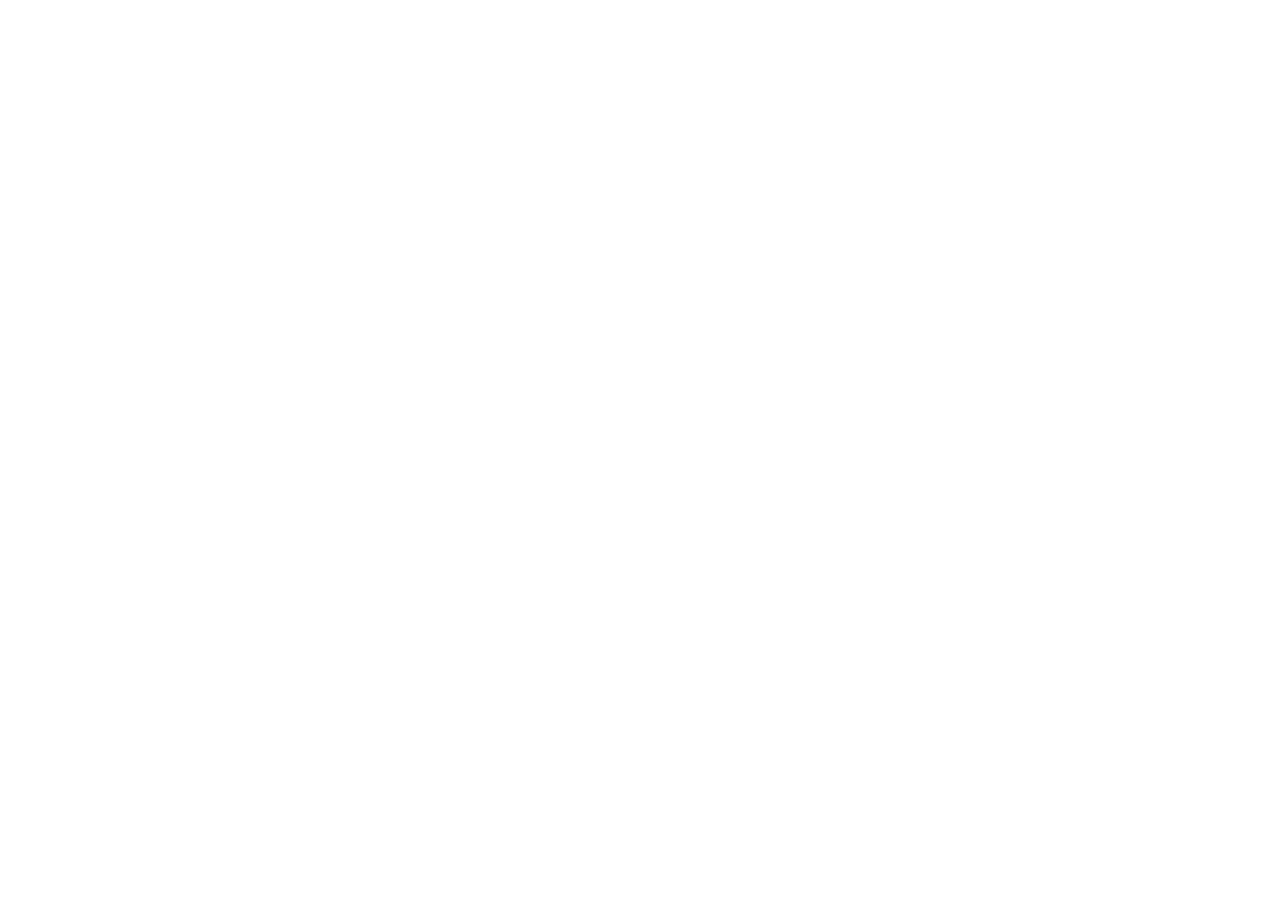
==== about.html @ 9c62f123 "Merge pull request #1 from Bunyood/add-fonts" ====
<!DOCTYPE html>
<html lang="en">
<head>
  <meta charset="UTF-8">
  <meta http-equiv="X-UA-Compatible" content="IE=edge">
  <meta name="viewport" content="width=device-width, initial-scale=1.0">
  <title>Template Project</title>
  <link rel="stylesheet" href="./css/normalize.css">
  <link rel="stylesheet" href="./css/main.css">
  <!-- <link rel="stylesheet" href="./css/main.min.css"> -->
</head>
<body>



  <!-- SITE HEADER START -->

  <header class="site-header">

  </header>

  <!-- SITE HEADER END -->


  <!-- SITE MAIN START -->
  <main class="site-main">

    <section class="hero">
      
    </section>

  </main>

  <!-- SITE MAIN END -->

  <!-- SITE FOOTER START -->
  <footer class="site-footer">

  </footer>
  <!-- SITE FOOTER END -->

</body>
</html>
---- css/main.css ----
/* VARIABLES */

:root{
  --main-yellow-color : #FCB72B;
  --main-dark-navy-color : #495567;
  --main-dim-grey-color : #939CAA;
  --main-light-grey-color : #E5ECF4;
  --main-white-color : #ffffff;
  --main-snow-color : #F2F5F9;
  --main-light-yellow-color : #FFF4DF;
  --main-font-size : 48px;
  --main-font-weight : 700;
  --main-line-height : 25px;
}

@font-face {
  font-family: "Space Mono";
  font-style: normal;
  font-weight: 700;
  src: url("../fonts/space-mono-v11-latin-700.woff2") format("woff2"),
  url("../fonts/space-mono-v11-latin-700.woff") format("woff"); 
}
@font-face {
  font-family: "Lexend Deca";
  font-style: normal;
  font-weight: 400;
  src: url("../fonts/lexend-deca-v16-latin-regular.woff2") format("woff2"),
  url("../fonts/lexend-deca-v16-latin-regular.woff") format("woff"); 
}

/* GENERAL */
*{
  box-sizing: border-box;
}
html{
  height: 100%;
}

img{
  display: block;
  height: auto;
}
a {
  text-decoration: none;
  display: inline-block;
}
body{
  display: flex;
  flex-direction: column;
  height: 100%;
  margin: 0;
  padding: 0;
  font-family: "Lexend Deca", "Arial", sans-serif;
  font-size: 15px;
  font-weight: 400;
  /* line-height: var(--main-line-height); */
}


.visually-hidden {
  position: absolute;
  width: 1px;
  height: 1px;
  margin: -1px;
  padding: 0;
  border: 0;
  white-space: nowrap;
  clip-path: inset(100%);
  clip: rect(0 0 0 0);
  overflow: hidden;
}

/* CONTAINER */

.container{
  max-width: 1150px;
  margin: 0 auto;
  padding: 0 20px;
}
/* STICKY-FOOTER */

/* header */
.header-inner {
  display: flex;
  align-items: center;
  padding: 22px 0;
} 
.nav__list {
  list-style: none;
  display: flex;
  align-items: center;
  margin: 0 0 0 58px;
  padding: 0;
}
.nav__list-item:not(:nth-child(1)){
  margin-left: 32px;
}
.nav__list-link {
  font-family: 'Space Mono';
  font-weight: 700;
  font-size: 15px;
  line-height: 25px;
  color: var(--main-dim-grey-color);
  transition: all 0.3s linear;
}
.nav__list-link:hover {
color: var(--main-yellow-color);
}
.btn {
  padding: 14px 39px;
  font-family: 'Space Mono';
font-weight: 700;
font-size: 15px;
line-height: 25px;
color: var(--main-white-color);
background-color: var(--main-yellow-color);
margin-left: auto;
border: 3px solid #FCB72B;
transition: all 0.3s linear;
}
.btn:hover {
background-color: transparent;
color: var(--main-yellow-color);
}
/* header finish */

/* Islomxon */
/* Islomxon finish */

/* Bunyod */
/* Bunyod finish */

/* footer */

.site-footer-top {
  background-color: #495567;
  
  background-image: url("../images/footer-top-bg.svg");
  background-repeat: no-repeat;
  background-position: calc(50% + 325px) calc(-100% + 90px);
}
.footer-top {
  padding: 102px 0;
display: flex;
align-items: center;
justify-content: space-between;

}
.footer-bottom {
  background-color:#333A44;
}
.footer-title {
  width: 415px;
  margin: 0;
  font-family: 'Space Mono';
font-weight: 700;
font-size: 48px;
line-height: 48px;
letter-spacing: -2.14286px;

color: var(--main-white-color);
}
.brand {
  width: 359px;
display: flex;
justify-content: space-between;
}
.appstore {
  width: 159px;
  height: 56px;
background-image: url("../images/appstore.png");
}
.googleplay {
  width: 182px;
  height: 56px;
background-image: url("../images/googleplay.png");
}
.footer-inner {
  padding: 36px 0;
  display: flex;
  align-items: center;
}
.icon-list {
  list-style: none;
  display: flex;
  align-items: center;
  width: 120px;
  justify-content: space-between;
  padding: 0;
  margin: 0 0 0 auto;
}
.icon-list__link svg path {
transition: all 0.3s linear;
}
.icon-list__link:hover svg path {
fill: var(--main-white-color);

}

/* footer finish */
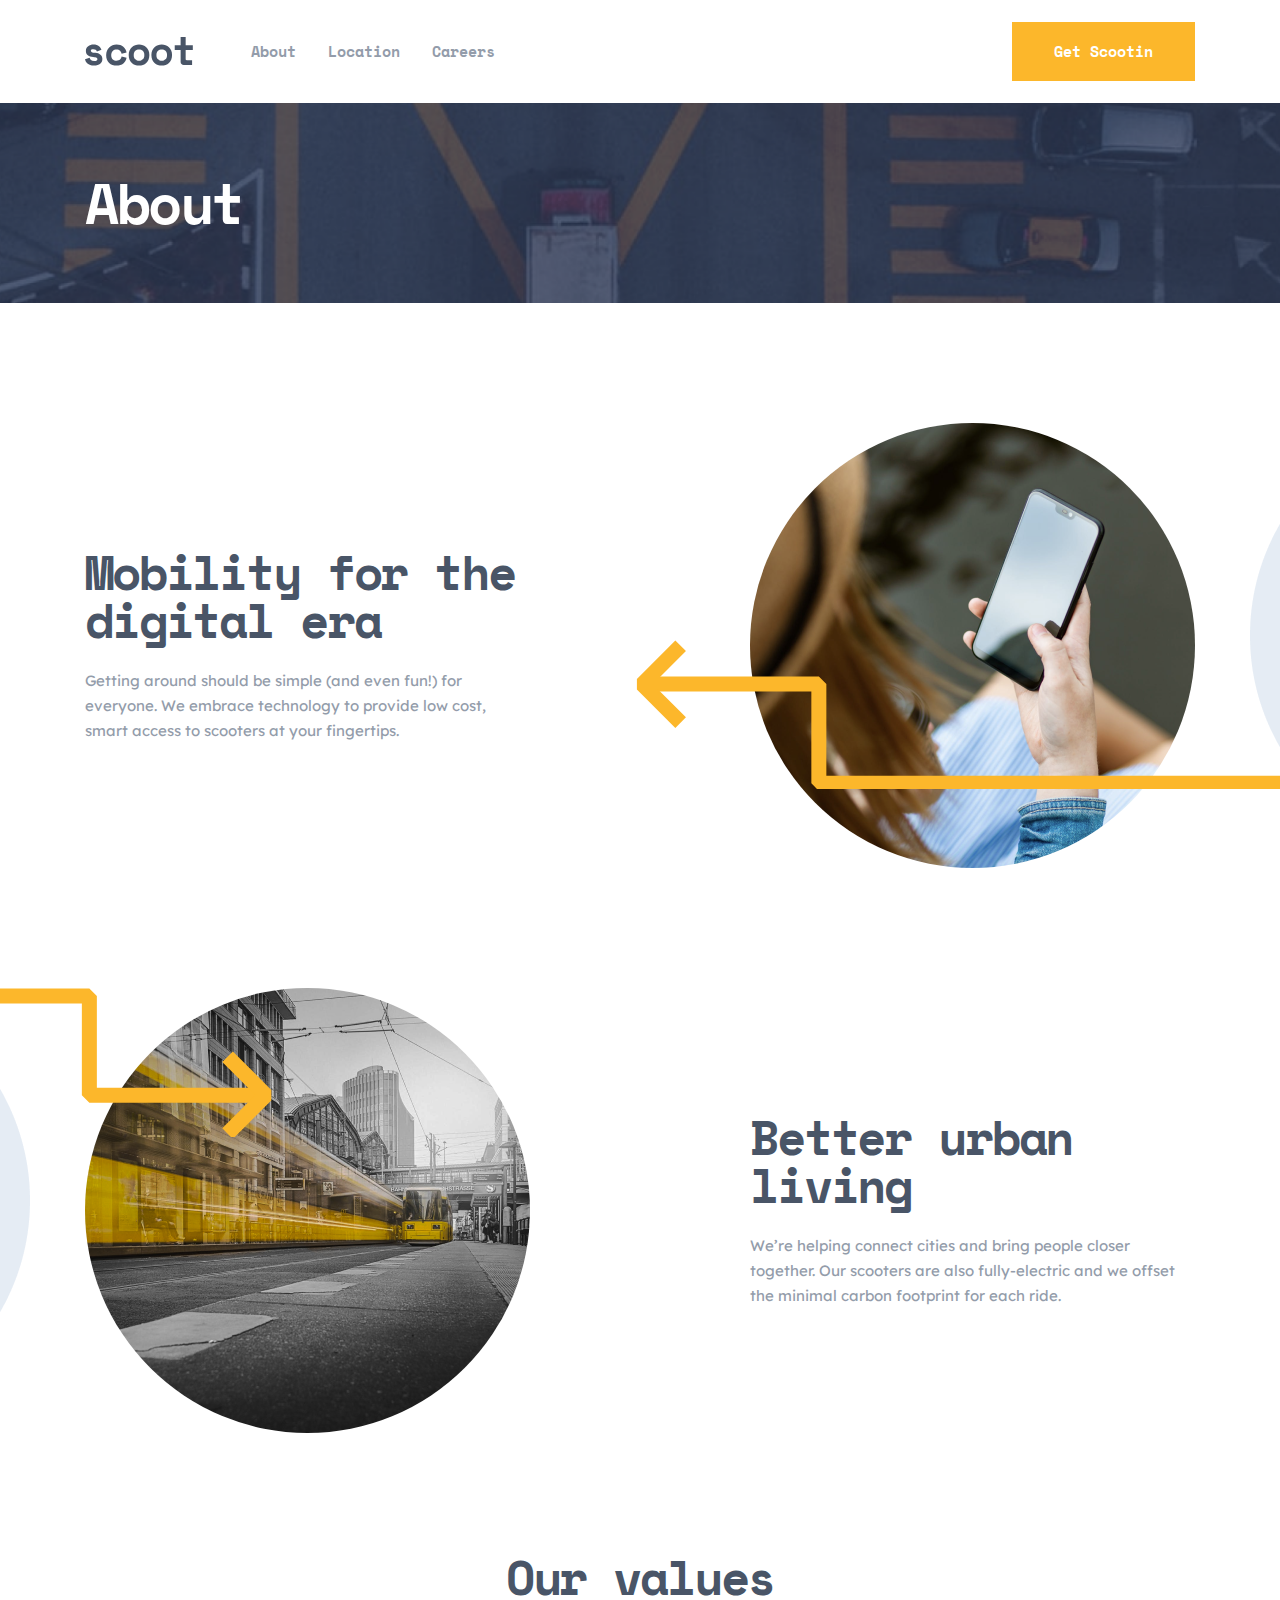
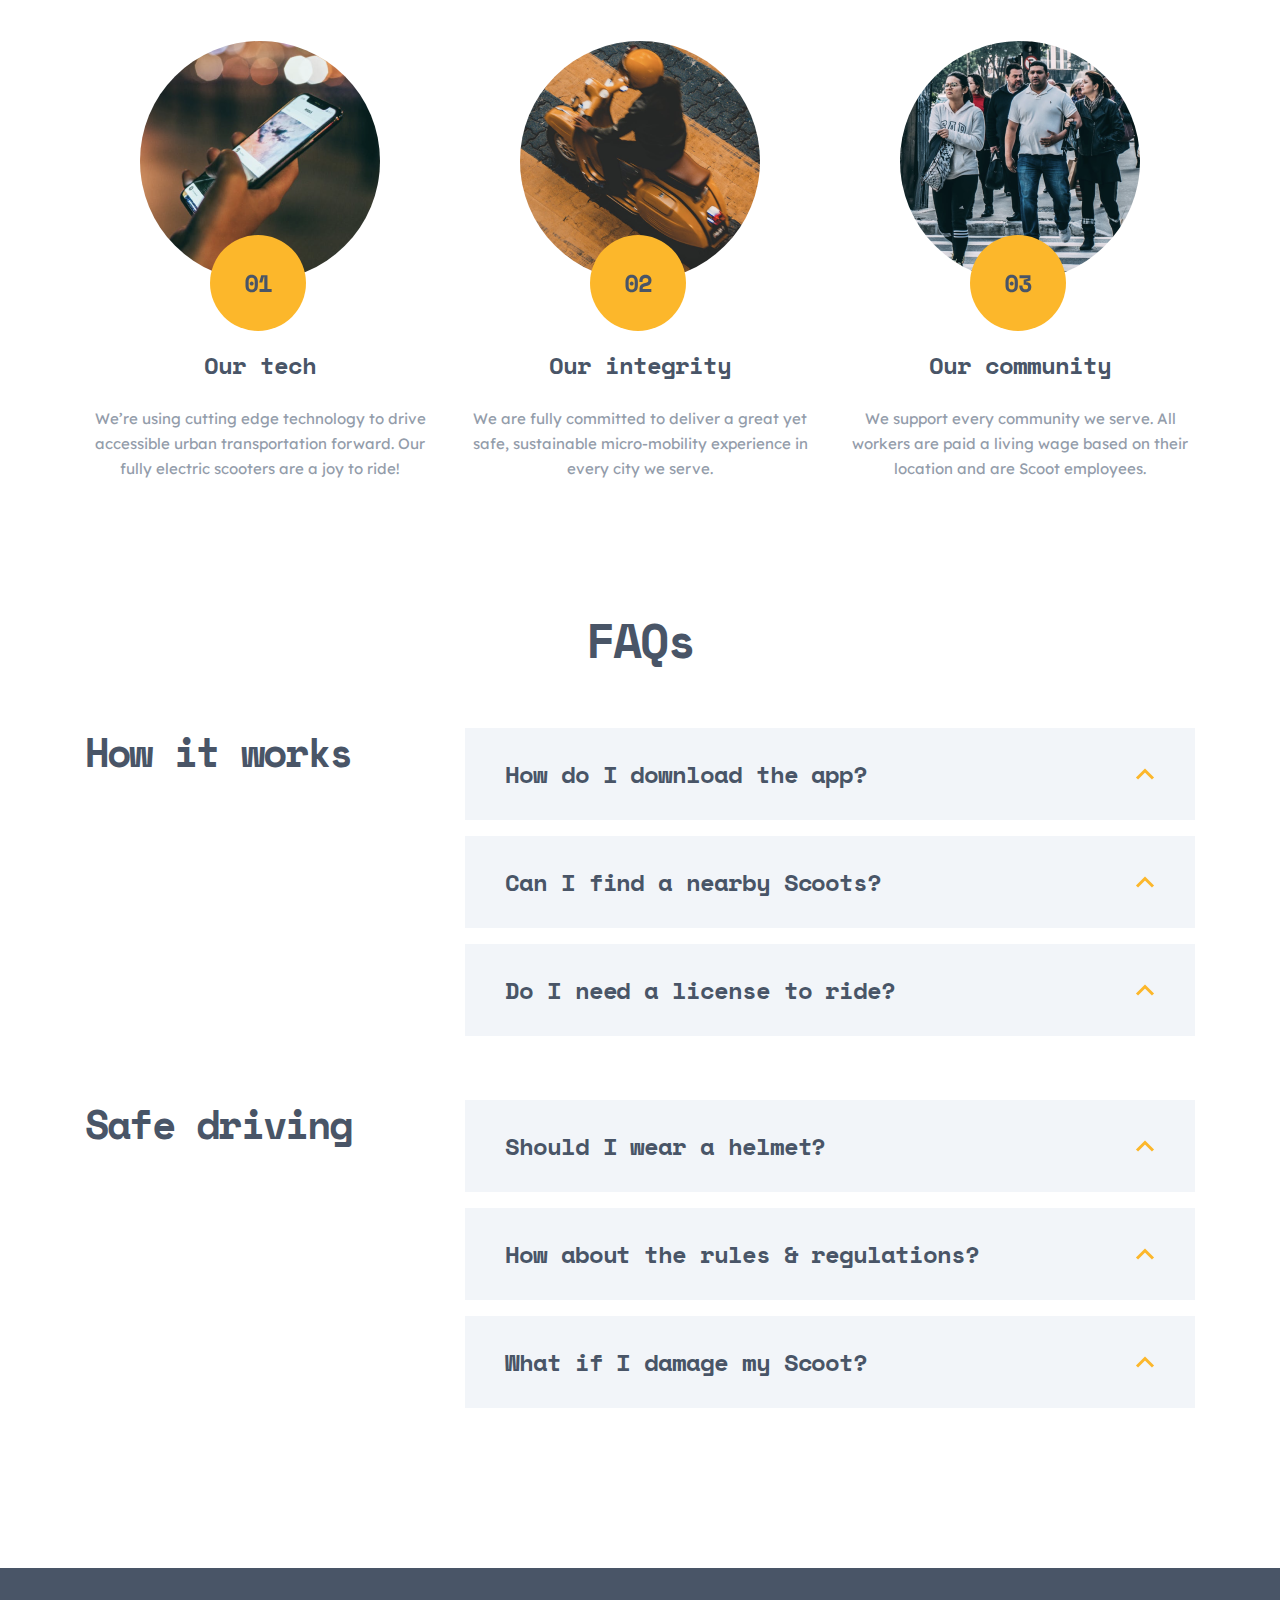
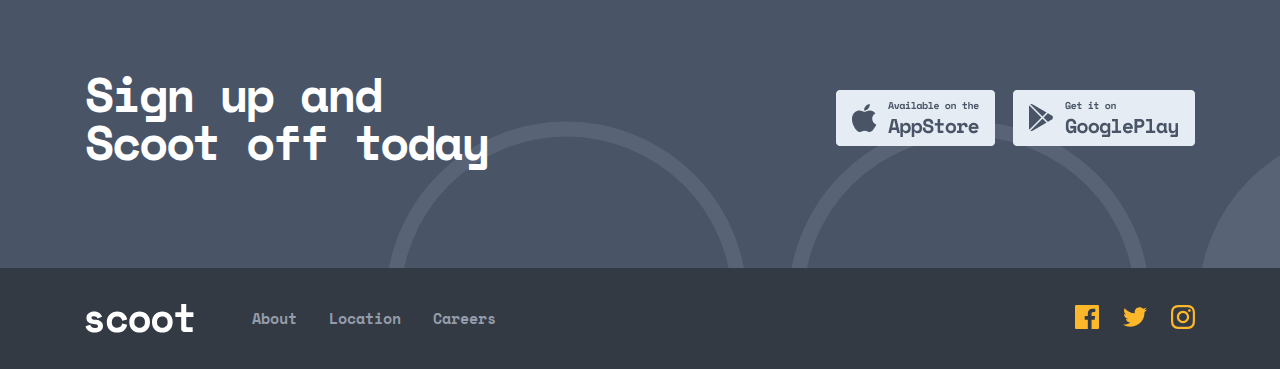
==== commit 394608fa: "Merge pull request #2 from Bunyood/add-about-hero" ====
--- a/about.html
+++ b/about.html
@@ -16,7 +16,27 @@
   <!-- SITE HEADER START -->
 
   <header class="site-header">
-
+    <div class="container">
+      <div class="header-inner">
+        <a class="logo" href="./index.html">
+          <img src="./images/scoot-black.svg" alt="scoot-logo">
+        </a>
+        <nav class="nav">
+          <ul class="nav__list">
+            <li class="nav__list-item">
+              <a href="./about.html" class="nav__list-link">About</a>
+            </li>
+            <li class="nav__list-item">
+              <a href="#" class="nav__list-link">Location</a>
+            </li>
+            <li class="nav__list-item">
+              <a href="#" class="nav__list-link">Careers</a>
+            </li>
+          </ul>
+        </nav>
+        <a class="btn" href="#">Get Scootin</a>
+      </div>
+    </div>
   </header>
 
   <!-- SITE HEADER END -->
@@ -25,8 +45,105 @@
   <!-- SITE MAIN START -->
   <main class="site-main">
 
-    <section class="hero">
-      
+    <section class="about-hero">
+      <div class="banner">
+        <div class="container">
+          <h2 class="banner-title">About</h2>
+        </div>
+      </div>
+      <div class="about">
+        <div class="container">
+          <ul class="card-list">
+            <li class="card-list__item">
+              <div class="contant">
+                <h3 class="contant__title">Mobility for the digital era</h3>
+                <p class="contant__text">Getting around should be simple (and even fun!) for everyone. We embrace technology to provide low cost, smart access to scooters at your fingertips.</p>
+              </div>
+              <div class="img">
+              </div>
+            </li>
+            <li class="card-list__item">
+              <div class="contant">
+                <h3 class="contant__title">Better urban living</h3>
+                <p class="contant__text">We’re helping connect cities and bring people closer together. Our scooters are also fully-electric and we offset the minimal carbon footprint for each ride.</p>
+              </div>
+              <div class="img">
+              </div>
+            </li>
+          </ul>
+        </div>
+      </div>
+    </section>
+    <section class="our-values">
+      <div class="container">
+        <div class="our-values-inner">
+          <h3 class="our-values-inner__title">Our values</h3>
+          <ol class="our-list">
+            <li class="our-list__item our-item">
+              <div class="our-item__img"></div>
+              <div class="our-item-contant">
+                <h4 class="our-item-title">Our tech</h4>
+                <p class="our-item-text">We’re using cutting edge technology to drive accessible urban transportation forward. Our fully electric scooters are a joy to ride!</p>
+              </div>
+            </li>
+            <li class="our-list__item our-item">
+              <div class="our-item__img"></div>
+              <div class="our-item-contant">
+                <h4 class="our-item-title">Our integrity</h4>
+                <p class="our-item-text">We are fully committed to deliver a great yet safe, sustainable micro-mobility experience in every city we serve.</p>
+              </div>
+            </li>
+            <li class="our-list__item our-item">
+              <div class="our-item__img"></div>
+              <div class="our-item-contant">
+                <h4 class="our-item-title">Our community</h4>
+                <p class="our-item-text">We support every community we serve. All workers are paid a living wage based on their location and are Scoot employees.</p>
+              </div>
+            </li>
+          </ol>
+        </div>
+      </div>
+    </section>
+    <section>
+      <div class="container">
+        <div class="faqs">
+          <h3 class="faqs-title">FAQs</h3>
+          <div class="works">
+            <h4 class="works__title">How it works</h4>
+            <div class="dropdawn">
+              <details class="works__details">
+                <summary class="works__summary">How do I download the app? <img src="./images/arrow.svg" alt="arrow"></summary>
+                <p class="works__text">To download the Scoot app, you can search “Scoot” in both the App and Google Play stores. An even simpler way to do it would be to click the relevant link at the bottom of this page and you’ll be re-directed to the correct page.</p>
+              </details>
+              <details class="works__details">
+                <summary class="works__summary">Can I find a nearby Scoots? <img src="./images/arrow.svg" alt="arrow"></summary>
+                <p class="works__text">To download the Scoot app, you can search “Scoot” in both the App and Google Play stores. An even simpler way to do it would be to click the relevant link at the bottom of this page and you’ll be re-directed to the correct page.</p>
+              </details>
+              <details class="works__details">
+                <summary class="works__summary">Do I need a license to ride? <img src="./images/arrow.svg" alt="arrow"></summary>
+                <p class="works__text">To download the Scoot app, you can search “Scoot” in both the App and Google Play stores. An even simpler way to do it would be to click the relevant link at the bottom of this page and you’ll be re-directed to the correct page.</p>
+              </details>
+            </div>
+          </div>
+          <div class="works">
+            <h4 class="works__title">Safe driving</h4>
+            <div class="dropdawn">
+              <details class="works__details">
+                <summary class="works__summary">Should I wear a helmet? <img src="./images/arrow.svg" alt="arrow"></summary>
+                <p class="works__text">To download the Scoot app, you can search “Scoot” in both the App and Google Play stores. An even simpler way to do it would be to click the relevant link at the bottom of this page and you’ll be re-directed to the correct page.</p>
+              </details>
+              <details class="works__details">
+                <summary class="works__summary">How about the rules & regulations? <img src="./images/arrow.svg" alt="arrow"></summary>
+                <p class="works__text">To download the Scoot app, you can search “Scoot” in both the App and Google Play stores. An even simpler way to do it would be to click the relevant link at the bottom of this page and you’ll be re-directed to the correct page.</p>
+              </details>
+              <details class="works__details">
+                <summary class="works__summary">What if I damage my Scoot? <img src="./images/arrow.svg" alt="arrow"></summary>
+                <p class="works__text">To download the Scoot app, you can search “Scoot” in both the App and Google Play stores. An even simpler way to do it would be to click the relevant link at the bottom of this page and you’ll be re-directed to the correct page.</p>
+              </details>
+            </div>
+          </div>
+        </div> 
+      </div>
     </section>
 
   </main>
@@ -35,6 +152,67 @@
 
   <!-- SITE FOOTER START -->
   <footer class="site-footer">
+    <div class="site-footer-top">
+      <div class="container">
+        <div class="footer-top">
+          <p class="footer-title">
+            Sign up and Scoot off today
+          </p>
+          <div class="brand">
+            <a class="appstore" href="#"></a>
+            <a class="googleplay" href="#"></a>
+          </div> 
+        </div>
+      </div>
+    </div>
+    <div class="footer-bottom">
+    <div class="container">
+      <div class="footer-inner">
+        <a class="logo" href="./index.html">
+          <img src="./images/scoot-white.svg" alt="scoot-logo">
+        </a>
+        <nav class="nav">
+          <ul class="nav__list">
+            <li class="nav__list-item">
+              <a href="./about.html" class="nav__list-link">About</a>
+            </li>
+            <li class="nav__list-item">
+              <a href="#" class="nav__list-link">Location</a>
+            </li>
+            <li class="nav__list-item">
+              <a href="#" class="nav__list-link">Careers</a>
+            </li>
+          </ul>
+        </nav>
+        <ul class="icon-list">
+          <li class="icon_list__item">
+            <a href="#" class="icon-list__link">
+              <svg width="24" height="24" viewBox="0 0 24 24" fill="none" xmlns="http://www.w3.org/2000/svg">
+                <path d="M22.675 0H1.325C0.593 0 0 0.593 0 1.325V22.676C0 23.407 0.593 24 1.325 24H12.82V14.706H9.692V11.084H12.82V8.413C12.82 5.313 14.713 3.625 17.479 3.625C18.804 3.625 19.942 3.724 20.274 3.768V7.008L18.356 7.009C16.852 7.009 16.561 7.724 16.561 8.772V11.085H20.148L19.681 14.707H16.561V24H22.677C23.407 24 24 23.407 24 22.675V1.325C24 0.593 23.407 0 22.675 0Z" fill="#FCB72B"/>
+                </svg>
+                
+            </a>
+          </li>
+          <li class="icon_list__item">
+            <a href="#" class="icon-list__link">
+              <svg width="24" height="20" viewBox="0 0 24 20" fill="none" xmlns="http://www.w3.org/2000/svg">
+                <path d="M24 2.557C23.117 2.949 22.168 3.213 21.172 3.332C22.189 2.723 22.97 1.758 23.337 0.608001C22.386 1.172 21.332 1.582 20.21 1.803C19.313 0.846001 18.032 0.248001 16.616 0.248001C13.437 0.248001 11.101 3.214 11.819 6.293C7.728 6.088 4.1 4.128 1.671 1.149C0.381 3.362 1.002 6.257 3.194 7.723C2.388 7.697 1.628 7.476 0.965 7.107C0.911 9.388 2.546 11.522 4.914 11.997C4.221 12.185 3.462 12.229 2.69 12.081C3.316 14.037 5.134 15.46 7.29 15.5C5.22 17.123 2.612 17.848 0 17.54C2.179 18.937 4.768 19.752 7.548 19.752C16.69 19.752 21.855 12.031 21.543 5.106C22.505 4.411 23.34 3.544 24 2.557Z" fill="#FCB72B"/>
+                </svg>
+                
+            </a>
+          </li>
+          <li class="icon_list__item">
+            <a href="#" class="icon-list__link">
+              <svg width="24" height="24" viewBox="0 0 24 24" fill="none" xmlns="http://www.w3.org/2000/svg">
+                <path fill-rule="evenodd" clip-rule="evenodd" d="M12 0C8.741 0 8.333 0.014 7.053 0.072C2.695 0.272 0.273 2.69 0.073 7.052C0.014 8.333 0 8.741 0 12C0 15.259 0.014 15.668 0.072 16.948C0.272 21.306 2.69 23.728 7.052 23.928C8.333 23.986 8.741 24 12 24C15.259 24 15.668 23.986 16.948 23.928C21.302 23.728 23.73 21.31 23.927 16.948C23.986 15.668 24 15.259 24 12C24 8.741 23.986 8.333 23.928 7.053C23.732 2.699 21.311 0.273 16.949 0.073C15.668 0.014 15.259 0 12 0ZM12 2.163C15.204 2.163 15.584 2.175 16.85 2.233C20.102 2.381 21.621 3.924 21.769 7.152C21.827 8.417 21.838 8.797 21.838 12.001C21.838 15.206 21.826 15.585 21.769 16.85C21.62 20.075 20.105 21.621 16.85 21.769C15.584 21.827 15.206 21.839 12 21.839C8.796 21.839 8.416 21.827 7.151 21.769C3.891 21.62 2.38 20.07 2.232 16.849C2.174 15.584 2.162 15.205 2.162 12C2.162 8.796 2.175 8.417 2.232 7.151C2.381 3.924 3.896 2.38 7.151 2.232C8.417 2.175 8.796 2.163 12 2.163ZM5.838 12C5.838 8.597 8.597 5.838 12 5.838C15.403 5.838 18.162 8.597 18.162 12C18.162 15.404 15.403 18.163 12 18.163C8.597 18.163 5.838 15.403 5.838 12ZM12 16C9.791 16 8 14.21 8 12C8 9.791 9.791 8 12 8C14.209 8 16 9.791 16 12C16 14.21 14.209 16 12 16ZM16.965 5.595C16.965 4.8 17.61 4.155 18.406 4.155C19.201 4.155 19.845 4.8 19.845 5.595C19.845 6.39 19.201 7.035 18.406 7.035C17.61 7.035 16.965 6.39 16.965 5.595Z" fill="#FCB72B"/>
+                </svg>
+                
+            </a>
+          </li>
+        </ul>
+      </div>
+      </div>
+    </div>
 
   </footer>
   <!-- SITE FOOTER END -->
--- a/css/main.css
+++ b/css/main.css
@@ -53,10 +53,9 @@
   font-family: "Lexend Deca", "Arial", sans-serif;
   font-size: 15px;
   font-weight: 400;
+  overflow-x: hidden;
   /* line-height: var(--main-line-height); */
 }
-
-
 .visually-hidden {
   position: absolute;
   width: 1px;
@@ -128,6 +127,249 @@
 /* Islomxon finish */
 
 /* Bunyod */
+.banner {
+  position: relative;
+  padding: 72px 0;
+  background-image: url("../images/banner-bg.png");
+  background-repeat: no-repeat;
+  background-size: cover;
+
+}
+.banner-title {
+  margin: 0;
+  font-family: 'Space Mono';
+  font-weight: 700;
+  font-size: 56px;
+  line-height: 56px;
+  letter-spacing: -2.5px;
+  color: var(--main-white-color);
+}
+.about {
+  padding: 60px 0;
+}
+.card-list {
+  margin: 0;
+  padding: 0;
+  list-style: none;
+  display: flex;
+  flex-direction: column;
+}
+.card-list__item {
+  display: flex;
+  align-items: center;
+  justify-content: space-between;
+  position: relative;
+  padding: 60px 0;
+}
+.card-list__item:nth-child(2) {
+  flex-direction: row-reverse;
+
+}
+.card-list__item:nth-child(2)::after {
+display: none;
+}
+.card-list__item:nth-child(2)::before {
+  content: "";
+  width: 445px;
+  height: 445px;
+  position: absolute;
+  left: -500px;
+  top: 50px;
+  background-image: url("../images/Mask.png");
+  background-repeat: no-repeat;
+  z-index: 1;
+}
+.card-list__item::after {
+  content: "";
+  width: 445px;
+  height: 445px;
+  position: absolute;
+  right: -500px;
+  top: 50px;
+  background-image: url("../images/Mask.png");
+  background-repeat: no-repeat;
+  z-index: 1;
+}
+.contant {
+  width: 445px;
+}
+.contant__title {
+  margin: 0;
+  font-family: 'Space Mono';
+font-weight: 700;
+font-size: 48px;
+line-height: 48px;
+letter-spacing: -2.14286px;
+color: var(--main-dark-navy-color);
+}
+.contant__text {
+  margin: 24px 0 0 0;
+  font-weight: 400;
+font-size: 15px;
+line-height: 25px;
+color: var(--main-dim-grey-color);
+}
+.img {
+  width: 445px;
+  height: 445px;
+  border-radius: 50%;
+  background-image: url("../images/about-img-tuo.png");
+  background-repeat: no-repeat;
+  background-position: center;
+  z-index: 2;
+}
+.img::after {
+content: "";
+width: 745px;
+height: 149px;
+position: absolute;
+right: -186px;
+top: 277px;
+background-image: url("../images/about-arrow-right.svg");
+background-repeat: no-repeat;
+z-index: 2;
+
+
+}
+.card-list__item:nth-child(2) .img {
+  background-image: url("../images/about-img-one.png");
+}
+.card-list__item:nth-child(2) .img::before {
+  content: "";
+  width: 745px;
+  height: 149px;
+  position: absolute;
+  left: -554px;
+  top: 60px;
+  background-image: url("../images/about-arrow-left.svg");
+  background-repeat: no-repeat;
+  z-index: 2;
+}
+.card-list__item:nth-child(2) .img::after {
+  display: none;
+}
+
+.our-list {
+  list-style: none;
+  display: flex;
+  justify-content: space-between;
+  padding: 0;
+  margin: 0;
+}
+.our-list__item {
+  width: 350px;
+  padding: 40px 0 0 0;
+}
+.our-item:nth-child(2) .our-item__img {
+  background-image: url("../images/our-img-tuo.png");
+}
+.our-item:nth-child(2) .our-item__img::after {
+  background-image: url("../images/our-icon-tuo.svg");
+}
+.our-item:nth-child(3) .our-item__img {
+  background-image: url("../images/our-img-one.png");
+}
+.our-item:nth-child(3) .our-item__img::after {
+  background-image: url("../images/our-icon-three.svg");
+}
+.our-item__img {
+  position: relative;
+  width: 240px;
+  height: 240px;
+  border-radius: 50%;
+  margin: 0 auto;
+  background-image: url("../images/our-img-three.png");
+  background-repeat: no-repeat;
+}
+.our-item__img::after {
+  content: "";
+  width: 96px;
+  height: 96px;
+  position: absolute;
+  left: 70px;
+  bottom: -50px;
+  background-image: url("../images/our-icon-one.svg");
+  background-repeat: no-repeat;
+
+}
+.our-item-title {
+  margin: 70px 0 27px  0;
+  font-family: 'Space Mono';
+font-weight: 700;
+font-size: 24px;
+line-height: 28px;
+text-align: center;
+letter-spacing: -1.07143px;
+color:var(--main-dark-navy-color);
+}
+.our-item-text {
+font-weight: 400;
+font-size: 15px;
+line-height: 25px;
+text-align: center;
+color: var(--main-dim-grey-color);
+
+}
+.faqs {
+padding-bottom: 160px;
+}
+.faqs-title {
+  margin: 120px 0 0 0;
+  
+  font-family: 'Space Mono';
+font-weight: 700;
+font-size: 48px;
+line-height: 48px;
+text-align: center;
+letter-spacing: -2.14286px;
+color: var(--main-dark-navy-color);
+}
+.works {
+  display: flex;
+  justify-content: space-between;
+  margin-top: 64px;
+}
+.works__title {
+  margin: 0;
+  font-family: 'Space Mono';
+font-weight: 700;
+font-size: 40px;
+line-height: 48px;
+letter-spacing: -1.78571px;
+color: var(--main-dark-navy-color);
+}
+.works__details {
+  width: 730px;
+  padding: 32px 40px;
+  background-color: var(--main-snow-color);
+  margin-bottom: 16px;
+}
+.works__details:nth-child(3) {
+margin-bottom: 0;
+}
+
+.works__details[open] .works__summary img {
+transform: rotate(180deg);
+transition: all 0.3s linear;
+}
+.works__summary {
+  display: flex;
+  justify-content: space-between;
+  list-style: none;
+  font-family: 'Space Mono';
+font-weight: 700;
+font-size: 24px;
+line-height: 28px;
+letter-spacing: -1.07143px;
+color: var(--main-dark-navy-color);
+
+}
+.works__text {
+  font-weight: 400;
+font-size: 15px;
+line-height: 25px;
+color: var(--main-dark-navy-color);
+}
 /* Bunyod finish */
 
 /* footer */
@@ -196,7 +438,16 @@
 fill: var(--main-white-color);
 
 }
-
+.our-values-inner__title {
+  margin: 0;
+  font-family: 'Space Mono';
+font-weight: 700;
+font-size: 48px;
+line-height: 48px;
+text-align: center;
+letter-spacing: -2.14286px;
+color: var(--main-dark-navy-color);
+}
 /* footer finish */
 
 
